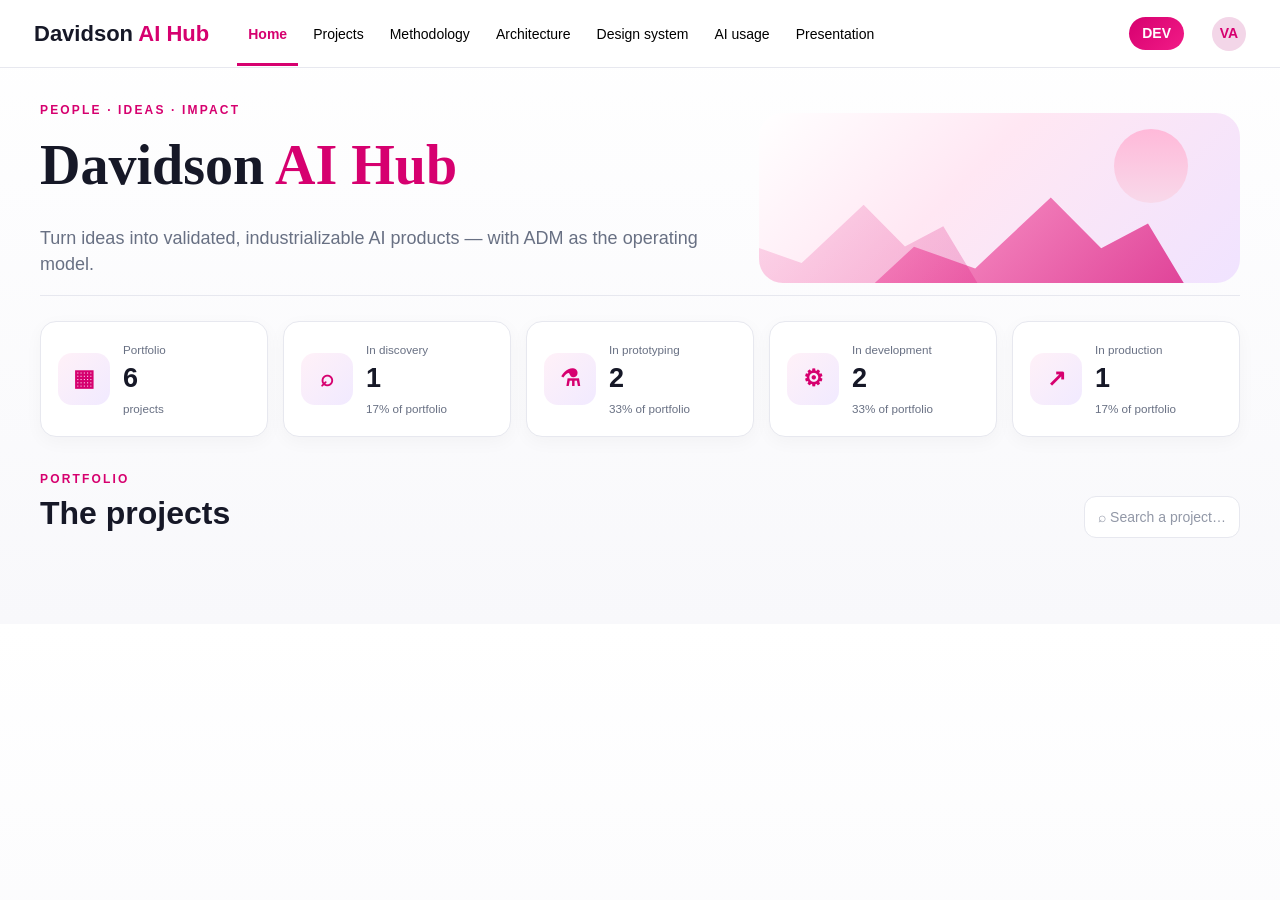
==== apps/davidson-ai-hub/index.html @ 9275efba "feat: add Davidson AI Hub interface" ====
<!doctype html>
<html lang="en">
<head>
<meta charset="utf-8"/>
<meta name="viewport" content="width=device-width,initial-scale=1"/>
<title>Davidson AI Hub</title>
<link rel="stylesheet" href="./styles.css"/>
</head>
<body>
<header class="topbar">
  <div class="brand">Davidson <span>AI Hub</span></div>
  <nav>
    <button data-page="home" class="active">Home</button>
    <button data-page="project">Projects</button>
    <button data-page="methodology">Methodology</button>
    <button data-page="architecture">Architecture</button>
    <button data-page="design">Design system</button>
    <button data-page="usage">AI usage</button>
    <button data-page="presentation">Presentation</button>
  </nav>
  <div class="pill">DEV</div><div class="avatar">VA</div>
</header>

<section id="home" class="pageview active">
<main class="page">
  <section class="hero">
    <div><div class="eyebrow">PEOPLE · IDEAS · IMPACT</div><h1>Davidson <span class="accent">AI Hub</span></h1><p>Turn ideas into validated, industrializable AI products — with ADM as the operating model.</p></div>
    <div class="hero-art"><div class="orb"></div><div class="mountain"></div><div class="mountain two"></div></div>
  </section>
  <section class="kpis">
    <div class="kpi card"><div class="iconbox">▦</div><div><small>Portfolio</small><strong>6</strong><small>projects</small></div></div>
    <div class="kpi card"><div class="iconbox">⌕</div><div><small>In discovery</small><strong>1</strong><small>17% of portfolio</small></div></div>
    <div class="kpi card"><div class="iconbox">⚗</div><div><small>In prototyping</small><strong>2</strong><small>33% of portfolio</small></div></div>
    <div class="kpi card"><div class="iconbox">⚙</div><div><small>In development</small><strong>2</strong><small>33% of portfolio</small></div></div>
    <div class="kpi card"><div class="iconbox">↗</div><div><small>In production</small><strong>1</strong><small>17% of portfolio</small></div></div>
  </section>
  <section class="section-head"><div><div class="eyebrow">PORTFOLIO</div><h2>The projects</h2></div><div class="search">⌕ Search a project…</div></section>
  <div class="project-grid" id="project-grid"></div>
</main>
</section>

<section id="project" class="pageview">
<main class="page">
  <section class="hero">
    <div><div class="eyebrow">PROJECT WORKSPACE</div><h1>AI Delivery Model</h1><span class="status">In development</span><p>A reusable operating model to industrialize AI delivery across business units.</p></div>
    <div class="hero-art"><div class="orb"></div><div class="mountain"></div></div>
  </section>
  <section class="kpis">
    <div class="kpi card"><div class="iconbox">◔</div><div><small>Progress</small><strong>78%</strong><small>current</small></div></div>
    <div class="kpi card"><div class="iconbox">▤</div><div><small>Requirements</small><strong>120 / 150</strong><small>tracked</small></div></div>
    <div class="kpi card"><div class="iconbox">✓</div><div><small>Test coverage</small><strong>92%</strong><small>automated</small></div></div>
    <div class="kpi card"><div class="iconbox">✦</div><div><small>AI sessions</small><strong>28</strong><small>recorded</small></div></div>
    <div class="kpi card"><div class="iconbox">▣</div><div><small>Deliveries</small><strong>6</strong><small>versioned</small></div></div>
  </section>
  <div class="tabs">
    <button class="active" data-tab="summary">Summary</button><button data-tab="specs">Specifications</button><button data-tab="requirements">Requirements</button><button data-tab="deliveries">Deliveries</button><button data-tab="project-ai">AI Usage</button><button data-tab="handover">Handover</button>
  </div>
  <div id="summary" class="tabview">
    <div class="grid2">
      <div class="stack">
        <section class="panel card"><h2>Intent</h2><ul><li>Turn business intent into validated, working product behaviour.</li><li>Shorten learning loops without productionising uncertainty.</li><li>Keep decisions, tests and evidence traceable through delivery.</li></ul></section>
        <section class="panel card"><h2>Requirements status</h2><div class="states"><div class="state good"><small>Confirmed</small><b>72</b></div><div class="state warn"><small>To confirm</small><b>28</b></div><div class="state purple"><small>Inferred</small><b>26</b></div><div class="state pink"><small>Later</small><b>18</b></div><div class="state muted"><small>Out</small><b>6</b></div></div></section>
        <section class="panel card"><h2>Recent deliveries</h2><div class="row"><div><b>Delivery 18</b><br><small>Human Acceptance Canvas & Demo Agent</small></div><small>26 Oct 2026</small></div><div class="row"><div><b>Delivery 17</b><br><small>AI-ready Data Foundation</small></div><small>24 Oct 2026</small></div><div class="row"><div><b>Delivery 16</b><br><small>Compostelle Reuse qualitative feedback</small></div><small>20 Oct 2026</small></div></section>
      </div>
      <div class="stack">
        <section class="panel card"><h2>ADM workflow</h2><div class="stepper" id="adm-stepper"></div></section>
        <section class="panel card"><h2>AI usage</h2><div class="mini"><div><b>28</b><small>AI sessions</small></div><div><b>$12.50</b><small>Est. cost</small></div><div><b>6.4 h</b><small>Machine time</small></div><div><b>3.2 h</b><small>Steering time</small></div></div></section>
        <section class="panel card"><h2>Ready for industrialization</h2><div class="handover"><div><b>Test Book</b><br><small class="ready">✓ Ready</small></div><div><b>Human Acceptance</b><br><small class="ready">✓ Ready</small></div><div><b>Architecture Note</b><br><small class="ready">✓ Ready</small></div><div><b>Deployment Guide</b><br><small class="ready">✓ Ready</small></div><div><b>Handover Pack</b><br><small>○ To do</small></div></div></section>
      </div>
    </div>
  </div>
  <div id="specs" class="tabview" style="display:none"><div class="content-layout"><aside class="side"><b>THE CONTEXT</b><span>WHO IS CONCERNED</span><span>HOW IT WORKS TODAY</span><span>WHAT THE BUSINESS NEEDS</span><span>RULES & CONSTRAINTS</span><span>EXPECTED RESULT</span><span>OUT OF SCOPE / OPEN</span></aside><article class="doc card"><h2>The context</h2><p>Intent is captured from workshops, existing artefacts and observed work. The objective is not to freeze requirements but to make the product model explicit enough to challenge.</p><h2>Who is concerned</h2><p>Business owners, users, Product Owner, developers, operations and security stakeholders each validate the part they own.</p><h2>What the business needs</h2><ul><li>Expected outcome and decision enabled.</li><li>Process and personas.</li><li>Data, rules, exceptions and real cases.</li><li>Acceptance signal and decision owner.</li></ul></article></div></div>
  <div id="requirements" class="tabview" style="display:none"><section class="panel card"><h2>Requirements</h2><div class="req-table"><div class="tr head"><span>No.</span><span>Persona</span><span>Screen</span><span>Requirement</span><span>Status</span></div><div class="tr"><span>EX-001</span><span>All users</span><span>Access</span><span>Enter through SSO and access only my scope.</span><span>Confirmed</span></div><div class="tr"><span>EX-002</span><span>Product Owner</span><span>Portfolio</span><span>See project maturity, tests and next decision in one place.</span><span>To confirm</span></div><div class="tr"><span>EX-003</span><span>Delivery Lead</span><span>Handover</span><span>Generate a traceable industrialization pack from a validated commit.</span><span>Inferred</span></div><div class="tr"><span>EX-004</span><span>Business Owner</span><span>Acceptance</span><span>Validate user-visible behaviour without repeating automated tests.</span><span>Confirmed</span></div><div class="tr"><span>EX-005</span><span>Agent 0</span><span>Context</span><span>Discover approved sources and build a context pack.</span><span>AI proposal</span></div></div></section></div>
  <div id="deliveries" class="tabview" style="display:none"><section class="panel card"><h2>Deliveries</h2><div class="row"><div><b>Delivery 18</b><br><small>Human Acceptance Canvas & Demo Agent</small></div><small>26 Oct 2026</small></div><div class="row"><div><b>Delivery 17</b><br><small>AI-ready Data Foundation</small></div><small>24 Oct 2026</small></div><div class="row"><div><b>Delivery 16</b><br><small>Compostelle Reuse qualitative feedback</small></div><small>20 Oct 2026</small></div><div class="row"><div><b>Delivery 15</b><br><small>Intent-Based Development guardrails</small></div><small>18 Oct 2026</small></div></section></div>
  <div id="project-ai" class="tabview" style="display:none"><section class="panel card"><h2>AI usage</h2><div class="mini"><div><b>28</b><small>AI sessions</small></div><div><b>$12.50</b><small>Est. cost</small></div><div><b>6.4 h</b><small>Machine time</small></div><div><b>3.2 h</b><small>Steering time</small></div></div></section></div>
  <div id="handover" class="tabview" style="display:none"><section class="panel card"><h2>Ready for industrialization</h2><p>The handover gate packages the validated product model, commit evidence and production guidance.</p><div class="handover"><div><b>Test Book</b><br><small class="ready">✓ Ready</small></div><div><b>Human Acceptance</b><br><small class="ready">✓ Ready</small></div><div><b>Architecture Note</b><br><small class="ready">✓ Ready</small></div><div><b>Deployment Guide</b><br><small class="ready">✓ Ready</small></div><div><b>Handover Pack</b><br><small>○ To do</small></div></div></section></div>
</main>
</section>

<section id="methodology" class="pageview"><main class="page"><section class="section-head"><div><div class="eyebrow">AI PRODUCT ENGINEERING METHODOLOGY</div><h2 class="serif">Intent-based delivery</h2><p class="lead">Prototype early, learn fast, stabilise the model, then build for real.</p></div></section><div class="content-layout"><aside class="side"><b>WHY THIS METHOD</b><span>From request to need</span><span>The thirteen phases</span><span>Requirement status</span><span>Prototype & review</span><span>Requalify the model</span><span>Build light, validate</span><span>Freeze MVP</span><span>Measure & remember</span></aside><article class="doc card"><h2>Why this method</h2><p>The first formulation of a requirement is a hypothesis. AI lowers the cost of producing something concrete early enough for business users to react to it.</p><blockquote>Only what has stopped moving gets built for real.</blockquote><h2>The thirteen phases</h2><div id="phase-table"></div><h2>Requirement status</h2><div class="states"><div class="state good"><small>Confirmed</small><b>Explicitly validated</b></div><div class="state warn"><small>To confirm</small><b>Discussed, unresolved</b></div><div class="state purple"><small>Inferred</small><b>Derived from evidence</b></div><div class="state pink"><small>AI proposal</small><b>To be discussed</b></div><div class="state muted"><small>Out</small><b>Explicitly excluded</b></div></div><h2>Core rule</h2><p>AI may infer, propose and classify. It never silently moves information to <b>Confirmed</b>. Human agreement remains explicit.</p></article></div></main></section>

<section id="architecture" class="pageview"><main class="page"><section class="section-head"><div><div class="eyebrow">FOUNDATION</div><h2 class="serif">Architecture</h2><p class="lead">Portability comes from separating source adapters, normalized context, business rules, agents and screens.</p></div></section><div class="content-layout"><aside class="side"><b>THE STACK, LAYER BY LAYER</b><span>Implementation organization</span><span>Why these choices</span><span>Compatibility</span><span>Looking further</span></aside><article class="doc card"><h2>The stack, layer by layer</h2><div class="phase"><b>Interface</b><span>Standalone web UI, independent from source systems.</span><span></span></div><div class="phase"><b>Application</b><span>Domain services and orchestration separated from rendering.</span><span></span></div><div class="phase"><b>Data</b><span>Git/project descriptors first; optional backend later.</span><span></span></div><div class="phase"><b>Identity</b><span>Designed for approved SSO in enterprise.</span><span></span></div><div class="phase"><b>Delivery</b><span>Git as technical source of truth; versioned releases and handover packs.</span><span></span></div><div class="phase"><b>Tests</b><span>Automated checks + Test Book + Human Acceptance.</span><span></span></div><h2>One direction of dependency</h2><p>Source → Adapter → Normalized context → Application services → Screens / Agents.</p></article></div></main></section>

<section id="design" class="pageview"><main class="page"><section class="section-head"><div><div class="eyebrow">DAVIDSON UI KIT</div><h2 class="serif">Design system</h2><p class="lead">A shared visual vocabulary for every ADM application.</p></div></section><div class="content-layout"><aside class="side"><b>SUMMARY</b><span>Tokens</span><span>Foundations</span><span>Components</span><span>Menus</span><span>Forms</span><span>Tables</span><span>Screen rules</span></aside><article class="doc card"><h2>The shared UI kit</h2><p>Magenta and fuchsia carry actions and identity; white, charcoal and pale neutrals preserve enterprise readability.</p><div class="swatches"><div class="swatch"><div class="color" style="background:#D6006F"></div><b>Magenta</b><small>#D6006F</small></div><div class="swatch"><div class="color" style="background:#F21B87"></div><b>Fuchsia</b><small>#F21B87</small></div><div class="swatch"><div class="color" style="background:#F8D6E8"></div><b>Rose</b><small>#F8D6E8</small></div><div class="swatch"><div class="color" style="background:#6F2DBD"></div><b>Purple</b><small>#6F2DBD</small></div><div class="swatch"><div class="color" style="background:#161827"></div><b>Ink</b><small>#161827</small></div><div class="swatch"><div class="color" style="background:#F6F7FB"></div><b>Mist</b><small>#F6F7FB</small></div></div><h2>Screen rules</h2><ul><li>Strong hierarchy and generous white space.</li><li>Magenta for actions and progress, not every surface.</li><li>Status colors remain semantic.</li><li>Project workspaces use tabs; methodology uses a left rail; presentation gets a full-screen shell.</li></ul></article></div></main></section>

<section id="usage" class="pageview"><main class="page"><section class="section-head"><div><div class="eyebrow">PORTFOLIO ANALYTICS</div><h2 class="serif">AI usage</h2><p class="lead">Measure machine effort and human steering across deliveries.</p></div></section><section class="panel card"><div class="req-table usage"><div class="tr head"><span>Project</span><span>Workshops</span><span>Sessions</span><span>Est. cost</span><span>Machine time</span></div><div id="usage-body"></div></div></section></main></section>

<section id="presentation" class="pageview"><main class="presentation"><div class="deck-switch"><button id="exec-btn" class="active">AI-driven development</button><button id="onboard-btn">PO onboarding</button></div><section id="slide" class="slide"></section><div class="slide-nav"><button id="prev">‹</button><button id="next">›</button></div></main></section>

<script src="./app.js"></script>
</body>
</html>
---- apps/davidson-ai-hub/styles.css ----
:root{--mag:#d6006f;--hot:#f21b87;--rose:#fde7f2;--purple:#6f2dbd;--ink:#161827;--muted:#687083;--line:#e7e8ef;--panel:#fff;--good:#15803d;--bg:#fafafd}*{box-sizing:border-box}body{margin:0;font:14px/1.45 Inter,Segoe UI,Arial,sans-serif;background:linear-gradient(#fff,#f8f8fb);color:var(--ink)}button{font:inherit}.topbar{height:68px;display:flex;align-items:center;gap:28px;padding:0 34px;border-bottom:1px solid var(--line);background:rgba(255,255,255,.96);position:sticky;top:0;z-index:20}.brand{font-size:22px;font-weight:800}.brand span,.accent{color:var(--mag)}nav{display:flex;gap:4px;flex:1}nav button{border:0;background:none;padding:23px 11px 18px;border-bottom:3px solid transparent;cursor:pointer}nav button.active{color:var(--mag);border-bottom-color:var(--mag);font-weight:800}.pill{border-radius:18px;padding:6px 13px;background:linear-gradient(135deg,var(--mag),var(--hot));color:#fff;font-weight:800}.avatar{width:34px;height:34px;border-radius:50%;background:#f3d6e8;color:var(--mag);display:grid;place-items:center;font-weight:800}.page{max-width:1500px;margin:auto;padding:34px 40px 70px}.hero{display:flex;justify-content:space-between;align-items:center;gap:30px;min-height:180px;border-bottom:1px solid var(--line)}.eyebrow{font-size:12px;letter-spacing:.18em;font-weight:900;color:var(--mag)}h1,h2.serif{font-family:Georgia,Times New Roman,serif}.hero h1{font-size:56px;margin:6px 0 10px}.hero p,.lead{font-size:18px;color:var(--muted);max-width:760px}.hero-art{width:500px;height:170px;border-radius:24px;background:linear-gradient(135deg,#fff,#ffe7f3 42%,#f0e3ff);position:relative;overflow:hidden}.orb{position:absolute;right:52px;top:16px;width:74px;height:74px;border-radius:50%;background:linear-gradient(#ffb9d9,#f8d9ea)}.mountain{position:absolute;bottom:-30px;right:38px;width:360px;height:145px;background:linear-gradient(135deg,#ff9bcc,var(--mag));clip-path:polygon(0 100%,20% 54%,37% 69%,58% 20%,72% 55%,85% 38%,100% 100%);opacity:.75}.mountain.two{right:220px;opacity:.25;transform:scale(.82)}.kpis{display:grid;grid-template-columns:repeat(5,1fr);gap:15px;margin:25px 0 34px}.card{background:var(--panel);border:1px solid var(--line);border-radius:16px;box-shadow:0 5px 18px rgba(24,24,40,.035)}.kpi{padding:17px;display:flex;align-items:center;gap:13px}.iconbox{width:52px;height:52px;border-radius:14px;background:linear-gradient(135deg,#fff1f8,#f1eaff);display:grid;place-items:center;color:var(--mag);font-size:23px;font-weight:800}.kpi strong{font-size:27px;display:block}.kpi small{color:var(--muted)}.section-head{display:flex;justify-content:space-between;align-items:flex-end;margin:20px 0 16px}.section-head h2{font-size:32px;margin:2px 0}.search{padding:10px 13px;border:1px solid var(--line);background:#fff;border-radius:12px;color:#9298a7}.project-grid{display:grid;grid-template-columns:repeat(3,1fr);gap:18px}.project{padding:20px;min-height:255px;display:flex;flex-direction:column}.project-title{display:flex;gap:13px;align-items:center}.project h3{font-size:20px;margin:0 0 6px}.status{display:inline-block;border-radius:999px;padding:5px 10px;font-size:12px;font-weight:800;background:#ffe3f0;color:var(--mag)}.status.proto,.status.discovery{background:#eee5ff;color:var(--purple)}.status.prod{background:#e8f8ee;color:var(--good)}.project p{color:var(--muted);min-height:62px}.metrics{display:grid;grid-template-columns:repeat(4,1fr);gap:8px;margin-top:auto}.metrics div{border-right:1px solid var(--line)}.metrics div:last-child{border:0}.metrics b{display:block;font-size:17px}.metrics small{color:var(--muted)}.progress{height:5px;border-radius:5px;background:#eceef3;margin-top:10px;overflow:hidden}.progress span{display:block;height:100%;background:linear-gradient(90deg,var(--mag),var(--hot))}.foot{display:flex;justify-content:space-between;align-items:center;margin-top:14px}.open{border:0;background:var(--mag);color:#fff;border-radius:10px;padding:9px 14px;cursor:pointer}.tabs{display:flex;gap:18px;border-bottom:1px solid var(--line);margin-top:10px}.tabs button{border:0;background:none;padding:15px 6px 12px;border-bottom:3px solid transparent;cursor:pointer}.tabs button.active{color:var(--mag);border-bottom-color:var(--mag);font-weight:800}.grid2{display:grid;grid-template-columns:1fr 1.25fr;gap:18px;margin-top:18px}.stack{display:flex;flex-direction:column;gap:18px}.panel{padding:18px}.panel h2{font-size:20px;margin:0 0 14px}.panel ul{padding-left:20px}.panel li{margin:9px 0;color:#4f5667}.states{display:grid;grid-template-columns:repeat(5,1fr);gap:9px}.state{padding:11px;border-radius:11px;background:#f0f1f4}.state small{display:block}.good{background:#e8f8ee!important;color:#166534}.warn{background:#fff5cf!important;color:#8a5a00}.purple{background:#f0e6ff!important;color:#6f2dbd}.pink{background:#ffe3f0!important;color:#b4005a}.muted{background:#eef0f4!important;color:#667085}.row{display:grid;grid-template-columns:1fr auto;gap:10px;padding:11px 0;border-top:1px solid var(--line)}.row:first-child{border-top:0}.stepper{display:grid;grid-template-columns:repeat(8,1fr);gap:4px}.step{text-align:center}.dot{width:34px;height:34px;border-radius:50%;margin:auto;background:#eceef4;display:grid;place-items:center}.dot.done{background:linear-gradient(135deg,var(--mag),var(--hot));color:#fff}.step b{display:block;font-size:12px;margin-top:6px}.step small{color:var(--muted);font-size:10px}.mini{display:grid;grid-template-columns:repeat(4,1fr);gap:10px}.mini div{padding:12px;border:1px solid var(--line);border-radius:12px;background:#fbfbfd}.mini b{display:block;font-size:21px}.handover{display:grid;grid-template-columns:repeat(5,1fr);gap:8px}.handover div{border:1px solid var(--line);border-radius:12px;padding:12px}.ready{color:var(--good)}.content-layout{display:grid;grid-template-columns:240px 1fr;gap:20px}.side{border-right:1px solid var(--line);padding-right:18px;display:flex;flex-direction:column;gap:15px;color:#525d6f}.side b{color:var(--mag);font-size:12px;letter-spacing:.09em}.doc{padding:28px;line-height:1.65}.doc h2{font-family:Georgia,Times New Roman,serif;font-size:31px;margin:8px 0 12px}.doc blockquote{border-left:4px solid var(--mag);background:#fff6fa;padding:12px 18px;margin:22px 0;font:24px Georgia,serif}.phase{display:grid;grid-template-columns:220px 1.4fr 1.2fr;gap:16px;padding:11px 0;border-top:1px solid var(--line)}.phase.head{font-weight:800;background:#fafafd}.req-table{border:1px solid var(--line);border-radius:12px;overflow:hidden}.tr{display:grid;grid-template-columns:95px 140px 130px 1fr 140px;gap:10px;padding:11px 12px;border-top:1px solid var(--line)}.tr.head{font-weight:800;background:#fafafd;border-top:0}.usage .tr{grid-template-columns:1.5fr 1fr 1fr 1fr 1fr}.swatches{display:grid;grid-template-columns:repeat(3,1fr);gap:12px}.swatch{border:1px solid var(--line);border-radius:12px;overflow:hidden}.swatch .color{height:70px}.swatch b,.swatch small{display:block;padding:6px 10px}.presentation{min-height:calc(100vh - 68px);background:#f5f6f9;padding:22px}.deck-switch{display:flex;justify-content:center;gap:8px;margin-bottom:14px}.deck-switch button{border:1px solid var(--line);background:#fff;padding:9px 14px;border-radius:999px}.deck-switch button.active{background:var(--mag);color:#fff;border-color:var(--mag)}.slide{max-width:1320px;min-height:680px;margin:auto;border-radius:20px;background:#fff;box-shadow:0 22px 70px rgba(28,28,45,.12);padding:80px 90px;display:flex;flex-direction:column;justify-content:center;position:relative}.slide.dark{background:radial-gradient(circle at 80% 20%,#b71777 0,#7c0c5b 30%,#3b0633 74%,#22021d 100%);color:#fff}.slide-kicker{text-transform:uppercase;letter-spacing:.2em;font-size:12px;font-weight:900;color:var(--hot)}.slide h1{font:58px/1.08 Georgia,serif;margin:15px 0 22px;max-width:1040px}.slide p{font-size:22px;max-width:980px;color:#586070}.slide.dark p{color:#f7deea}.loop{display:flex;gap:14px;align-items:center;margin-top:30px;flex-wrap:wrap}.loop span{border:1px solid currentColor;border-radius:999px;padding:11px 17px}.slide-foot{position:absolute;left:90px;right:90px;bottom:28px;display:flex;justify-content:space-between;opacity:.65}.slide-nav{display:flex;gap:8px;justify-content:center;margin-top:14px}.slide-nav button{width:44px;height:44px;border:0;border-radius:50%;background:var(--mag);color:#fff;font-size:20px}.pageview{display:none}.pageview.active{display:block}@media(max-width:1100px){.kpis,.project-grid{grid-template-columns:repeat(2,1fr)}.hero-art{display:none}.grid2,.content-layout{grid-template-columns:1fr}.side{border-right:0;border-bottom:1px solid var(--line);padding-bottom:16px}.stepper{grid-template-columns:repeat(4,1fr)}.handover{grid-template-columns:repeat(2,1fr)}}
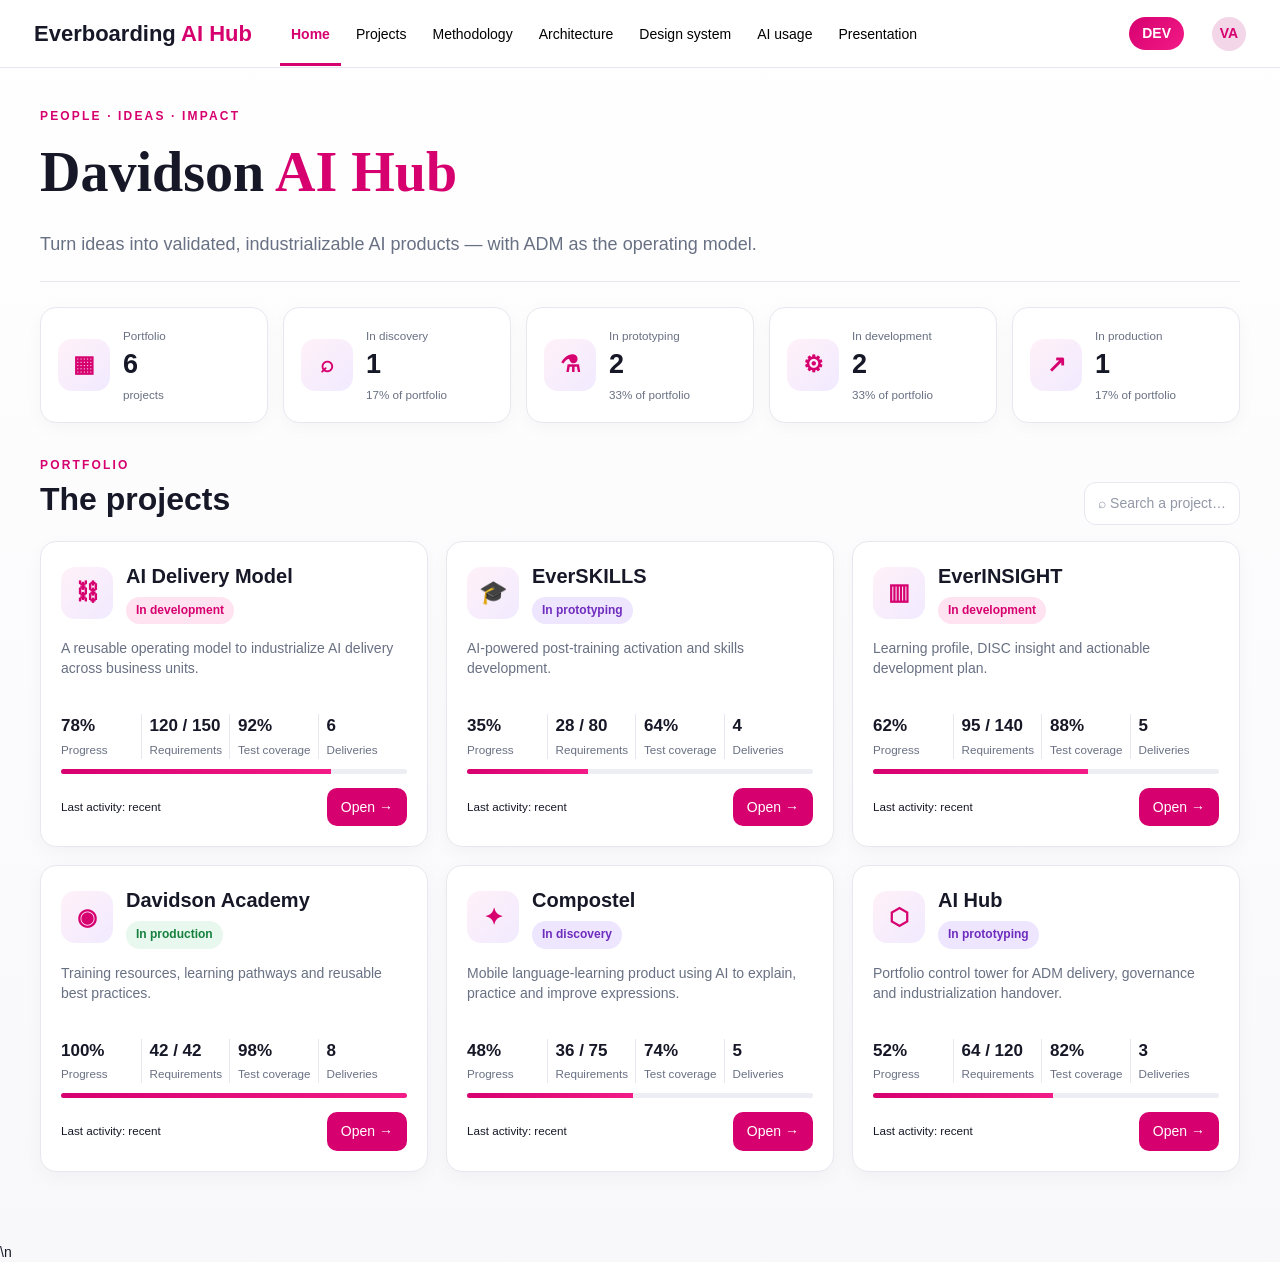
==== commit f5dfd00c: "refine: rename hub and remove decorative imagery" ====
--- a/apps/davidson-ai-hub/index.html
+++ b/apps/davidson-ai-hub/index.html
@@ -3,12 +3,12 @@
 <head>
 <meta charset="utf-8"/>
 <meta name="viewport" content="width=device-width,initial-scale=1"/>
-<title>Davidson AI Hub</title>
+<title>Everboarding AI Hub</title>
 <link rel="stylesheet" href="./styles.css"/>
 </head>
 <body>
 <header class="topbar">
-  <div class="brand">Davidson <span>AI Hub</span></div>
+  <div class="brand">Everboarding <span>AI Hub</span></div>
   <nav>
     <button data-page="home" class="active">Home</button>
     <button data-page="project">Projects</button>
@@ -25,7 +25,7 @@
 <main class="page">
   <section class="hero">
     <div><div class="eyebrow">PEOPLE · IDEAS · IMPACT</div><h1>Davidson <span class="accent">AI Hub</span></h1><p>Turn ideas into validated, industrializable AI products — with ADM as the operating model.</p></div>
-    <div class="hero-art"><div class="orb"></div><div class="mountain"></div><div class="mountain two"></div></div>
+    
   </section>
   <section class="kpis">
     <div class="kpi card"><div class="iconbox">▦</div><div><small>Portfolio</small><strong>6</strong><small>projects</small></div></div>
@@ -43,7 +43,7 @@
 <main class="page">
   <section class="hero">
     <div><div class="eyebrow">PROJECT WORKSPACE</div><h1>AI Delivery Model</h1><span class="status">In development</span><p>A reusable operating model to industrialize AI delivery across business units.</p></div>
-    <div class="hero-art"><div class="orb"></div><div class="mountain"></div></div>
+    
   </section>
   <section class="kpis">
     <div class="kpi card"><div class="iconbox">◔</div><div><small>Progress</small><strong>78%</strong><small>current</small></div></div>
@@ -81,12 +81,12 @@
 
 <section id="architecture" class="pageview"><main class="page"><section class="section-head"><div><div class="eyebrow">FOUNDATION</div><h2 class="serif">Architecture</h2><p class="lead">Portability comes from separating source adapters, normalized context, business rules, agents and screens.</p></div></section><div class="content-layout"><aside class="side"><b>THE STACK, LAYER BY LAYER</b><span>Implementation organization</span><span>Why these choices</span><span>Compatibility</span><span>Looking further</span></aside><article class="doc card"><h2>The stack, layer by layer</h2><div class="phase"><b>Interface</b><span>Standalone web UI, independent from source systems.</span><span></span></div><div class="phase"><b>Application</b><span>Domain services and orchestration separated from rendering.</span><span></span></div><div class="phase"><b>Data</b><span>Git/project descriptors first; optional backend later.</span><span></span></div><div class="phase"><b>Identity</b><span>Designed for approved SSO in enterprise.</span><span></span></div><div class="phase"><b>Delivery</b><span>Git as technical source of truth; versioned releases and handover packs.</span><span></span></div><div class="phase"><b>Tests</b><span>Automated checks + Test Book + Human Acceptance.</span><span></span></div><h2>One direction of dependency</h2><p>Source → Adapter → Normalized context → Application services → Screens / Agents.</p></article></div></main></section>
 
-<section id="design" class="pageview"><main class="page"><section class="section-head"><div><div class="eyebrow">DAVIDSON UI KIT</div><h2 class="serif">Design system</h2><p class="lead">A shared visual vocabulary for every ADM application.</p></div></section><div class="content-layout"><aside class="side"><b>SUMMARY</b><span>Tokens</span><span>Foundations</span><span>Components</span><span>Menus</span><span>Forms</span><span>Tables</span><span>Screen rules</span></aside><article class="doc card"><h2>The shared UI kit</h2><p>Magenta and fuchsia carry actions and identity; white, charcoal and pale neutrals preserve enterprise readability.</p><div class="swatches"><div class="swatch"><div class="color" style="background:#D6006F"></div><b>Magenta</b><small>#D6006F</small></div><div class="swatch"><div class="color" style="background:#F21B87"></div><b>Fuchsia</b><small>#F21B87</small></div><div class="swatch"><div class="color" style="background:#F8D6E8"></div><b>Rose</b><small>#F8D6E8</small></div><div class="swatch"><div class="color" style="background:#6F2DBD"></div><b>Purple</b><small>#6F2DBD</small></div><div class="swatch"><div class="color" style="background:#161827"></div><b>Ink</b><small>#161827</small></div><div class="swatch"><div class="color" style="background:#F6F7FB"></div><b>Mist</b><small>#F6F7FB</small></div></div><h2>Screen rules</h2><ul><li>Strong hierarchy and generous white space.</li><li>Magenta for actions and progress, not every surface.</li><li>Status colors remain semantic.</li><li>Project workspaces use tabs; methodology uses a left rail; presentation gets a full-screen shell.</li></ul></article></div></main></section>
+<section id="design" class="pageview"><main class="page"><section class="section-head"><div><div class="eyebrow">EVERBOARDING UI KIT</div><h2 class="serif">Design system</h2><p class="lead">A shared visual vocabulary for every ADM application.</p></div></section><div class="content-layout"><aside class="side"><b>SUMMARY</b><span>Tokens</span><span>Foundations</span><span>Components</span><span>Menus</span><span>Forms</span><span>Tables</span><span>Screen rules</span></aside><article class="doc card"><h2>The shared UI kit</h2><p>Magenta and fuchsia carry actions and identity; white, charcoal and pale neutrals preserve enterprise readability.</p><div class="swatches"><div class="swatch"><div class="color" style="background:#D6006F"></div><b>Magenta</b><small>#D6006F</small></div><div class="swatch"><div class="color" style="background:#F21B87"></div><b>Fuchsia</b><small>#F21B87</small></div><div class="swatch"><div class="color" style="background:#F8D6E8"></div><b>Rose</b><small>#F8D6E8</small></div><div class="swatch"><div class="color" style="background:#6F2DBD"></div><b>Purple</b><small>#6F2DBD</small></div><div class="swatch"><div class="color" style="background:#161827"></div><b>Ink</b><small>#161827</small></div><div class="swatch"><div class="color" style="background:#F6F7FB"></div><b>Mist</b><small>#F6F7FB</small></div></div><h2>Screen rules</h2><ul><li>Strong hierarchy and generous white space.</li><li>Magenta for actions and progress, not every surface.</li><li>Status colors remain semantic.</li><li>Project workspaces use tabs; methodology uses a left rail; presentation gets a full-screen shell.</li></ul></article></div></main></section>
 
 <section id="usage" class="pageview"><main class="page"><section class="section-head"><div><div class="eyebrow">PORTFOLIO ANALYTICS</div><h2 class="serif">AI usage</h2><p class="lead">Measure machine effort and human steering across deliveries.</p></div></section><section class="panel card"><div class="req-table usage"><div class="tr head"><span>Project</span><span>Workshops</span><span>Sessions</span><span>Est. cost</span><span>Machine time</span></div><div id="usage-body"></div></div></section></main></section>
 
 <section id="presentation" class="pageview"><main class="presentation"><div class="deck-switch"><button id="exec-btn" class="active">AI-driven development</button><button id="onboard-btn">PO onboarding</button></div><section id="slide" class="slide"></section><div class="slide-nav"><button id="prev">‹</button><button id="next">›</button></div></main></section>
 
-<script src="./app.js"></script>
+<script src="./local-apps.js"></script>\n<script src="./app.js"></script>
 </body>
 </html>
